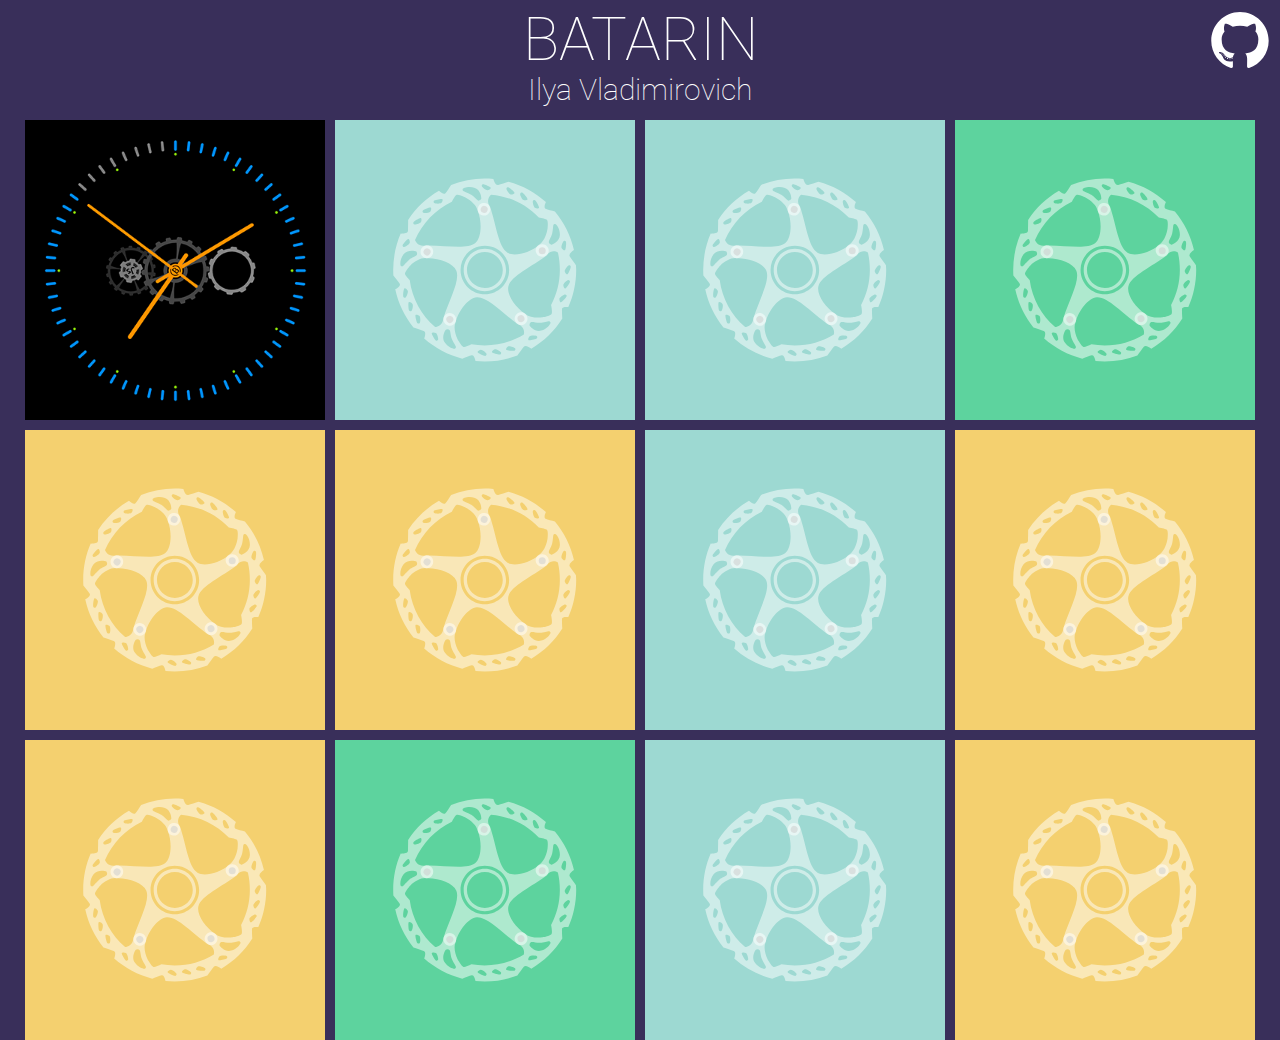
==== index.html @ d3af96b5 "create github start page" ====
<!DOCTYPE html>
<html lang="en">

<head>
    <meta charset="UTF-8">
    <meta name="viewport" content="width=device-width, initial-scale=1.0">
    <meta http-equiv="X-UA-Compatible" content="ie=edge">
    <title>Document</title>
    <link rel="stylesheet" href="css/style.css">
</head>

<body>
    <header>
        <h1>BATARIN</h1>
        <p>Ilya Vladimirovich</p>
        <div class="icon-bar">
        </div>
    </header>
    <section>
        <div class="items">
            <div class="item">
                <img src="img/clock.png" alt="">
            </div>
            <div class="item"></div>
            <div class="item"></div>
            <div class="item"></div>
            <div class="item"></div>
            <div class="item"></div>
            <div class="item"></div>
            <div class="item"></div>
            <div class="item"></div>
            <div class="item"></div>
            <div class="item"></div>
            <div class="item"></div>
        </div>
    </section>
    <script src="js/main.js"></script>
</body>

</html>
---- css/style.css ----
/* http://meyerweb.com/eric/tools/css/reset/
   v2.0 | 20110126
   License: none (public domain)
*/
html, body, div, span, applet, object, iframe,
h1, h2, h3, h4, h5, h6, p, blockquote, pre,
a, abbr, acronym, address, big, cite, code,
del, dfn, em, img, ins, kbd, q, s, samp,
small, strike, strong, sub, sup, tt, var,
b, u, i, center,
dl, dt, dd, ol, ul, li,
fieldset, form, label, legend,
table, caption, tbody, tfoot, thead, tr, th, td,
article, aside, canvas, details, embed,
figure, figcaption, footer, header, hgroup,
main, menu, nav, output, ruby, section, summary,
time, mark, audio, video {
  margin: 0;
  padding: 0;
  border: 0;
  font-size: 100%;
  font: inherit;
  vertical-align: baseline; }

/* HTML5 display-role reset for older browsers */
article, aside, details, figcaption, figure,
footer, header, hgroup, main, menu, nav, section {
  display: block; }

body {
  line-height: 1; }

ol, ul {
  list-style: none; }

blockquote, q {
  quotes: none; }
  blockquote:before, blockquote:after, q:before, q:after {
    content: '';
    content: none; }

table {
  border-collapse: collapse;
  border-spacing: 0; }

@font-face {
  font-family: 'Roboto-Thin';
  src: url("../fonts/Roboto-Thin.ttf"); }

/* Coolors Exported Palette - coolors.co/f4d06f-ff8811-9dd9d2-fff8f0-392f5a */
/* HSL */
/* RGB */
body {
  background-color: #392f5a;
  color: white; }

header {
  text-align: center;
  background-color: #392f5a;
  position: relative;
  max-width: 1400px;
  margin: 0 auto;
  padding: 10px;
  font: 60px/60px "Roboto-Thin", sans-serif; }
  header p {
    font-size: 30px;
    line-height: 40px; }
  header .icon-bar {
    background: url("../img/git.svg") no-repeat center top;
    position: absolute;
    right: 10px;
    top: 10px;
    width: 60px;
    height: 60px;
    cursor: pointer;
    -webkit-user-select: none;
       -moz-user-select: none;
        -ms-user-select: none;
            user-select: none; }
  @media screen and (max-width: 800px) {
    header {
      text-align: left; } }

section {
  max-width: 1400px;
  margin: 0 auto; }

.items {
  display: grid;
  -webkit-box-pack: center;
  -webkit-justify-content: center;
      -ms-flex-pack: center;
          justify-content: center;
  -webkit-align-content: center;
      -ms-flex-line-pack: center;
          align-content: center;
  grid-template-columns: repeat(auto-fill, 300px);
  grid-auto-rows: 300px;
  grid-gap: 10px; }
  .items .item {
    background: url("../img/ROTOR.svg"), -webkit-gradient(linear, left top, left bottom, from(gray), to(gray));
    background: url("../img/ROTOR.svg"), -webkit-linear-gradient(gray, gray);
    background: url("../img/ROTOR.svg"), -o-linear-gradient(gray, gray);
    background: url("../img/ROTOR.svg"), linear-gradient(gray, gray);
    -webkit-background-size: 100% auto;
            background-size: 100% auto; }
    .items .item img {
      max-width: 100%; }
  @media screen and (max-width: 940px) {
    .items {
      grid-template-columns: repeat(auto-fill, 250px);
      grid-auto-rows: 250px;
      grid-gap: 10px; } }
  @media screen and (max-width: 800px) {
    .items {
      width: 100vw;
      background-color: black;
      grid-gap: 0.5vw;
      grid-template-columns: repeat(3, 33vw);
      grid-auto-rows: 33vw; } }
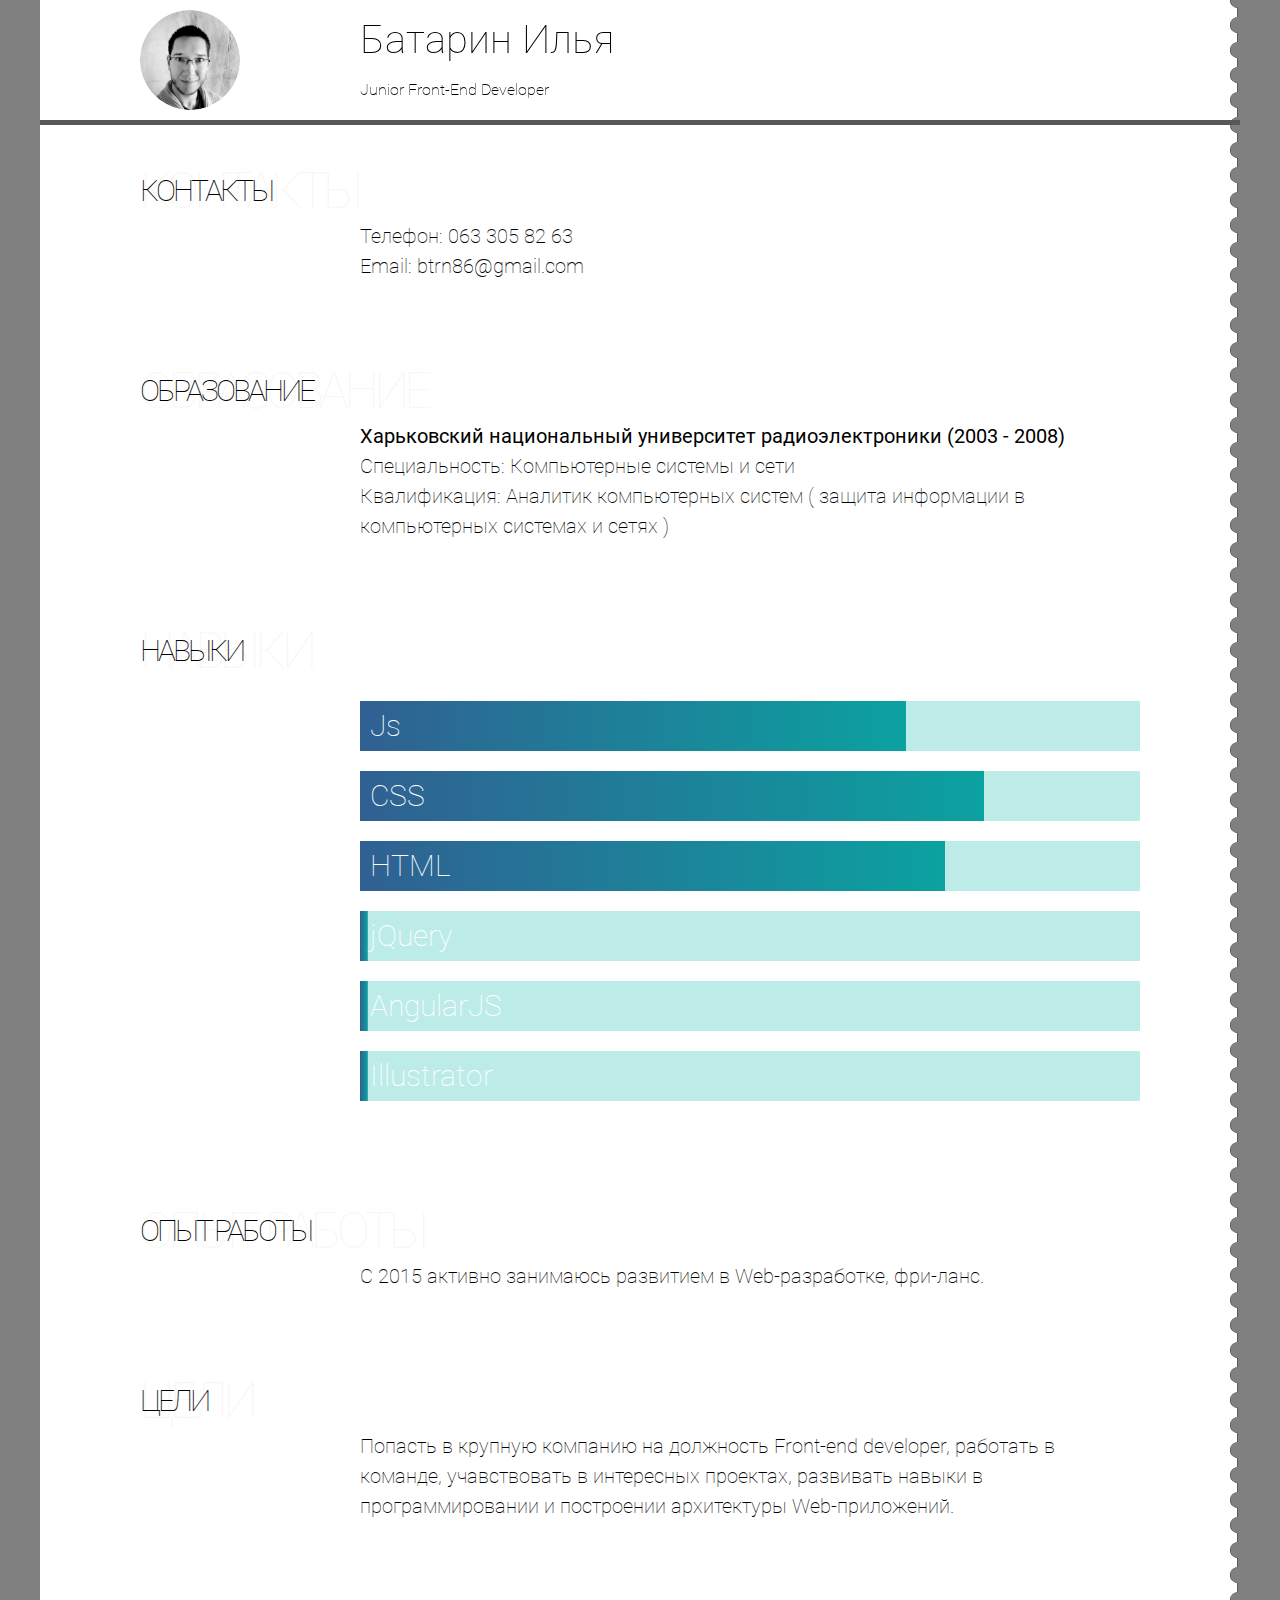
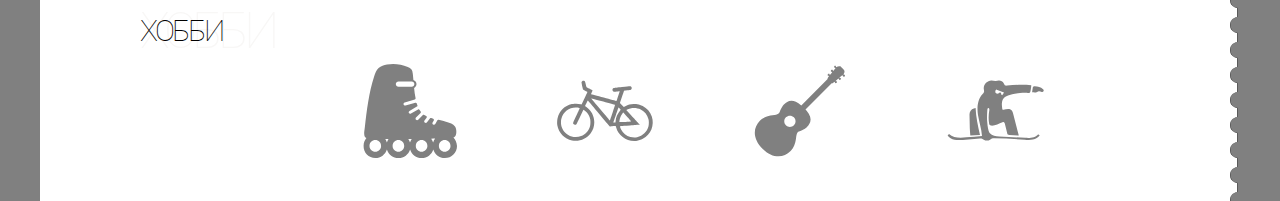
==== commit f247737d: "add resume" ====
--- a/index.html
+++ b/index.html
@@ -5,35 +5,158 @@
     <meta charset="UTF-8">
     <meta name="viewport" content="width=device-width, initial-scale=1.0">
     <meta http-equiv="X-UA-Compatible" content="ie=edge">
-    <title>Document</title>
+    <link rel="icon" type="image/png" href="favicon.png" />
+    <title>Батарин Илья</title>
     <link rel="stylesheet" href="css/style.css">
+    <link rel="stylesheet" media="print" href="css/print.css">
 </head>
 
 <body>
-    <header>
-        <h1>BATARIN</h1>
-        <p>Ilya Vladimirovich</p>
-        <div class="icon-bar">
+    <div class="wrapper">
+        <header>
+            <div class="header-wrap"> 
+                    <img src="img/foto.jpg" alt="" width="100px">
+                    <h1>Батарин Илья</h1>
+                    <p>Junior Front-End Developer</p>
+                    <div class="svgwrap">
+                        <svg version="1.1" id="mainLayer" xmlns="http://www.w3.org/2000/svg" xmlns:xlink="http://www.w3.org/1999/xlink" x="0px" y="0px"
+                        viewBox="0 0 800 400" style="enable-background:new 0 0 800 400;" xml:space="preserve">
+                        <g id="html">
+                            <path class="st0" d="M239.8,185.1l-6-1.5c-1.8-11.1-5.2-21.7-10.3-31.3l4.1-4.7c1.6-2,1.3-5.4-0.7-8.1l-9.3-12.9
+                                c-2.1-2.8-5.2-4.2-7.7-3.3l-5.7,2.4c-7.8-7.8-16.8-14.3-26.6-19.4l0.5-6.2c0.2-2.4-2.1-5.2-5.4-6.2l-15-4.9c-3.3-1.1-6.7-0.5-8,1.8
+                                l-3.3,5.2c-5.4-0.8-10.9-1.3-16.5-1.3s-11.1,0.5-16.5,1.3l-3.3-5.2c-1.3-2.1-4.7-2.9-8-1.8l-15,4.9c-3.3,1.1-5.5,3.7-5.4,6.2
+                                l0.5,6.2c-9.8,5.1-18.9,11.6-26.6,19.4l-5.7-2.4c-2.3-1-5.5,0.3-7.7,3.3l-9.3,12.9c-2.1,2.8-2.3,6.2-0.7,8.1l4.1,4.7
+                                c-4.9,9.6-8.5,20.2-10.3,31.3l-6,1.5c-2.4,0.7-4.2,3.6-4.2,7v15.8c0,3.4,1.8,6.5,4.2,7l6,1.5c1.8,11.1,5.2,21.7,10.3,31.3l-4.1,4.7
+                                c-1.6,2-1.3,5.4,0.7,8.1l9.3,12.9c2.1,2.8,5.2,4.2,7.7,3.3l5.7-2.4c7.8,7.8,16.8,14.3,26.6,19.4l-0.5,6.2c-0.2,2.4,2.1,5.2,5.4,6.2
+                                l15,4.9c3.3,1.1,6.7,0.3,8-1.8l3.3-5.2c5.4,0.8,10.9,1.3,16.5,1.3s11.1-0.5,16.5-1.3l3.3,5.2c1.3,2.1,4.7,2.9,8,1.8l15-4.9
+                                c3.3-1.1,5.5-3.7,5.4-6.2l-0.5-6.2c9.8-5.1,18.9-11.6,26.6-19.4l5.7,2.4c2.3,1,5.5-0.3,7.7-3.3l9.3-12.9c2.1-2.8,2.3-6.2,0.7-8.1
+                                l-4.1-4.7c4.9-9.6,8.5-20.2,10.3-31.3l6-1.5c2.4-0.7,4.2-3.6,4.2-7v-15.8C244.1,188.7,242.3,185.6,239.8,185.1z M50.3,189.7v20.7
+                                c-0.4-3.4-0.7-6.8-0.7-10.3S49.9,193.1,50.3,189.7z M130.2,280.6c-37.7,0-69.4-25.9-78.2-60.9h4.3v-21.2h23.1v21.2h6.1v-45.9h-6.1
+                                v19.7H56.3v-19.7H54c10.9-31.7,40.9-54.4,76.2-54.4c44.5,0,80.6,36.1,80.6,80.6c0,5-0.5,9.9-1.4,14.7h-13.2v-40.9h-6.1v45.9h18.2
+                                C199.6,254.7,167.9,280.6,130.2,280.6z"/>
+                            <polygon class="st0" points="91.6,178.7 106.3,178.7 106.3,219.7 112.3,219.7 112.3,178.7 127,178.7 127,173.8 91.6,173.8 	"/>
+                            <polygon class="st0" points="156.6,211.2 141.7,173.8 133.8,173.8 133.8,219.7 139.9,219.7 139.9,201.8 139.3,182.6 154.3,219.7 
+                                158.9,219.7 174,182.5 173.4,201.8 173.4,219.7 179.5,219.7 179.5,173.8 171.6,173.8 	"/>
+                        </g>
+                        <path id="js" class="st0" d="M557,215.8l-8.5-3.1c0.3-4.2,0.5-8.4,0.5-12.6c0-4.3-0.2-8.5-0.5-12.6l8.5-3.1c2.5-0.9,4-3.6,3.5-6.3
+                            l-2.2-12.3c-0.5-2.7-2.8-4.7-5.4-4.7l-9,0c-2.2-8.2-5.1-16.2-8.7-23.8l6.9-5.8c2-1.7,2.5-4.7,1.2-7.1l-6.2-10.8
+                            c-1.4-2.4-4.2-3.4-6.7-2.5l-8.5,3.1c-4.9-6.9-10.3-13.4-16.3-19.4l4.5-7.9c1.3-2.3,0.8-5.3-1.3-7l-9.5-8c-2.1-1.8-5.1-1.8-7.2-0.1
+                            l-6.9,5.8c-6.9-4.8-14.2-9.1-21.9-12.7l1.5-8.9c0.5-2.6-1.1-5.2-3.7-6.2l-11.7-4.3c-2.6-0.9-5.4,0.1-6.8,2.4l-4.5,7.8
+                            c-8.1-2.1-16.4-3.6-24.9-4.4l-1.6-8.7c-0.5-2.6-2.8-4.3-5.5-4.3h-12.5c-2.7,0-5.1,1.7-5.5,4.3l-1.6,8.8c-8.5,0.8-16.9,2.2-24.9,4.3
+                            l-4.5-7.8c-1.3-2.3-4.2-3.3-6.8-2.4l-11.7,4.3c-2.6,0.9-4.1,3.5-3.7,6.2l1.5,8.9c-7.7,3.6-15,7.9-21.9,12.7l-6.9-5.8
+                            c-2-1.7-5.1-1.7-7.2,0.1l-9.5,8c-2.1,1.8-2.7,4.7-1.3,7l4.5,7.9c-5.9,6-11.4,12.5-16.3,19.4l-8.5-3.1c-2.5-0.9-5.3,0.2-6.7,2.5
+                            l-6.2,10.8c-1.4,2.4-0.9,5.4,1.2,7.1l6.9,5.8c-3.5,7.6-6.4,15.5-8.7,23.8l-9,0c-2.7,0-5,2-5.4,4.7l-2.2,12.3c-0.5,2.7,1,5.3,3.5,6.3
+                            l8.5,3.1c-0.3,4.2-0.5,8.4-0.5,12.6c0,4.3,0.2,8.5,0.5,12.6l-8.5,3.1c-2.5,0.9-4,3.6-3.5,6.3l2.2,12.3c0.5,2.7,2.8,4.7,5.4,4.7l9,0
+                            c2.2,8.2,5.1,16.2,8.7,23.8l-6.9,5.8c-2,1.7-2.5,4.7-1.2,7.1l6.2,10.8c1.4,2.4,4.2,3.4,6.7,2.5l8.5-3.1c4.9,6.9,10.3,13.4,16.3,19.4
+                            l-4.5,7.9c-1.3,2.3-0.8,5.3,1.3,7l9.5,8c2.1,1.8,5.1,1.8,7.2,0.1l6.9-5.8c6.9,4.8,14.2,9.1,21.9,12.7l-1.5,8.9
+                            c-0.5,2.6,1.1,5.2,3.7,6.2l11.7,4.3c2.6,0.9,5.4-0.1,6.8-2.4l4.5-7.8c8.1,2.1,16.4,3.6,24.9,4.4l1.6,8.7c0.5,2.6,2.8,4.3,5.5,4.3
+                            H406c2.7,0,5.1-1.7,5.5-4.3l1.6-8.8c8.5-0.8,16.9-2.2,24.9-4.3l4.5,7.8c1.3,2.3,4.2,3.3,6.8,2.4l11.7-4.3c2.6-0.9,4.1-3.5,3.7-6.2
+                            l-1.5-8.9c7.7-3.6,15-7.9,21.9-12.7l6.9,5.8c2,1.7,5.1,1.7,7.2-0.1l9.5-8c2.1-1.8,2.7-4.7,1.3-7l-4.5-7.9c5.9-6,11.4-12.5,16.3-19.4
+                            l8.5,3.1c2.5,0.9,5.3-0.2,6.7-2.5l6.2-10.8c1.4-2.4,0.9-5.4-1.2-7.1l-6.9-5.8c3.5-7.6,6.4-15.5,8.7-23.8l9,0c2.7,0,5-2,5.4-4.7
+                            l2.2-12.3C561,219.3,559.5,216.7,557,215.8z M399.8,317.1c-33.7,0-64-14.2-85.4-37c3.4,0.5,6.9,0.7,10.7,0.7
+                            c15.2,0,27.3-4.3,36.4-12.8c9.1-8.6,13.7-20.4,13.7-35.6V120.1h-21v112.6c-0.1,9.8-2.8,17.4-8.1,22.9c-5.3,5.4-12.3,8.2-21,8.2
+                            c-9.4,0-16.6-2.5-21.6-7.6c-5-5.1-7.5-12.2-7.5-21.2H288c-3.4-11-5.3-22.7-5.3-34.9c0-64.7,52.4-117.1,117.1-117.1
+                            c35.7,0,67.7,16,89.2,41.2c-8.5-4.1-18.1-6.2-28.9-6.2c-16,0-28.9,4.1-38.9,12.3c-10,8.2-15,18.5-15,31c0,11,4.1,20.3,12.3,27.8
+                            c8.2,7.5,21.2,13.8,39.1,19c14.3,4.1,24.2,8.3,29.6,12.6c5.4,4.2,8.2,10.3,8.2,18c0,7.8-2.9,13.9-8.8,18.4
+                            c-5.9,4.5-14.3,6.7-25.4,6.7c-11.8,0-21.3-2.8-28.4-8.3s-10.6-13.1-10.6-22.7h-21c0,9.2,2.6,17.5,7.7,24.7
+                            c5.1,7.3,12.4,13,21.8,17.2c9.4,4.2,19.6,6.3,30.5,6.3c10.5,0,19.6-1.5,27.5-4.5C467.1,301.3,435.3,317.1,399.8,317.1z M514.3,224.6
+                            c-0.8-2.6-2-5-3.3-7.3c-3.6-6-9.1-11.2-16.6-15.6c-7.4-4.5-17.7-8.6-30.9-12.3c-13.2-3.7-22.5-7.8-28-12.3
+                            c-5.5-4.5-8.2-9.9-8.2-16.4c0-8.1,2.9-14.4,8.7-18.9c5.8-4.5,13.8-6.8,24.1-6.8c11.1,0,19.7,2.8,25.8,8.3c6.1,5.5,9.1,13.1,9.1,22.7
+                            h16.9c3.3,10.8,5.1,22.2,5.1,34.1C516.9,208.5,516,216.7,514.3,224.6z"/>
+                        <g id="css">
+                            <path class="st0" d="M779.1,185.1l-6-1.5c-1.8-11.1-5.2-21.7-10.3-31.3l4.1-4.7c1.6-2,1.3-5.4-0.7-8.1l-9.3-12.9
+                                c-2.1-2.8-5.2-4.2-7.7-3.3l-5.7,2.4c-7.8-7.8-16.8-14.3-26.6-19.4l0.5-6.2c0.2-2.4-2.1-5.2-5.4-6.2l-15-4.9c-3.3-1.1-6.7-0.5-8,1.8
+                                l-3.3,5.2c-5.4-0.8-10.9-1.3-16.5-1.3s-11.1,0.5-16.5,1.3l-3.3-5.2c-1.3-2.1-4.7-2.9-8-1.8l-15,4.9c-3.3,1.1-5.5,3.7-5.4,6.2
+                                l0.5,6.2c-9.8,5.1-18.9,11.6-26.6,19.4l-5.7-2.4c-2.3-1-5.5,0.3-7.7,3.3l-9.3,12.9c-2.1,2.8-2.3,6.2-0.7,8.1l4.1,4.7
+                                c-4.9,9.6-8.5,20.2-10.3,31.3l-6,1.5c-2.4,0.7-4.2,3.6-4.2,7v15.8c0,3.4,1.8,6.5,4.2,7l6,1.5c1.8,11.1,5.2,21.7,10.3,31.3l-4.1,4.7
+                                c-1.6,2-1.3,5.4,0.7,8.1l9.3,12.9c2.1,2.8,5.2,4.2,7.7,3.3l5.7-2.4c7.8,7.8,16.8,14.3,26.6,19.4l-0.5,6.2c-0.2,2.4,2.1,5.2,5.4,6.2
+                                l15,4.9c3.3,1.1,6.7,0.3,8-1.8l3.3-5.2c5.4,0.8,10.9,1.3,16.5,1.3s11.1-0.5,16.5-1.3l3.3,5.2c1.3,2.1,4.7,2.9,8,1.8l15-4.9
+                                c3.3-1.1,5.5-3.7,5.4-6.2l-0.5-6.2c9.8-5.1,18.9-11.6,26.6-19.4l5.7,2.4c2.3,1,5.5-0.3,7.7-3.3l9.3-12.9c2.1-2.8,2.3-6.2,0.7-8.1
+                                l-4.1-4.7c4.9-9.6,8.5-20.2,10.3-31.3l6-1.5c2.4-0.7,4.2-3.6,4.2-7v-15.8C783.3,188.7,781.5,185.6,779.1,185.1z M744.7,199.5
+                                c-3.3-2-7.8-3.8-13.6-5.4c-5.8-1.6-9.9-3.4-12.3-5.4c-2.4-2-3.6-4.4-3.6-7.2c0-3.5,1.3-6.3,3.8-8.3c2.5-2,6.1-3,10.6-3
+                                c4.9,0,8.6,1.2,11.3,3.6c2.7,2.4,4,5.7,4,9.9h3.5c1.1,5.2,1.6,10.6,1.6,16.2c0,1.3,0,2.5-0.1,3.8
+                                C748.6,202.2,746.8,200.8,744.7,199.5z M669.5,280.6c-34.7,0-64.3-22-75.7-52.8c4.6,4.2,10.4,6.3,17.3,6.3c7.6,0,13.6-2,18.2-6
+                                c4.6-4,7.3-9.7,8.1-17h-9.2c-0.9,5.7-2.7,9.8-5.4,12.1c-2.7,2.3-6.6,3.5-11.7,3.5c-5.7,0-10.1-2.2-13.2-6.7
+                                c-3.2-4.5-4.7-10.5-4.7-18v-6.7c0-8,1.7-14.2,5-18.5c3.3-4.3,7.9-6.5,13.8-6.5c4.8,0,8.5,1.2,11.2,3.7c2.7,2.5,4.4,6.5,5.2,12.1
+                                h9.2c-0.7-7.3-3.3-13-7.8-17.1c-4.5-4.1-10.4-6.2-17.8-6.2c-5.6,0-10.5,1.3-14.7,3.9c-0.6,0.4-1.1,0.7-1.7,1.1
+                                c12.4-28.5,40.8-48.5,73.9-48.5c32.2,0,59.9,18.9,72.9,46.1c-3.7-1.8-8-2.7-12.7-2.7c-7,0-12.7,1.8-17.1,5.4
+                                c-4.4,3.6-6.6,8.1-6.6,13.6c0,4.8,1.8,8.9,5.4,12.2c3.6,3.3,9.3,6.1,17.2,8.3c6.3,1.8,10.6,3.7,13,5.5c2.4,1.9,3.6,4.5,3.6,7.9
+                                s-1.3,6.1-3.9,8.1c-2.6,2-6.3,3-11.1,3c-5.2,0-9.3-1.2-12.4-3.7c-3.1-2.4-4.7-5.8-4.7-10h-9.2c0,4,1.1,7.7,3.4,10.8
+                                c2.2,3.2,5.4,5.7,9.6,7.5c4.1,1.8,8.6,2.7,13.4,2.7c5.3,0,9.8-0.9,13.6-2.7C731.4,260.4,702.8,280.6,669.5,280.6z"/>
+                            <path class="st0" d="M686.6,199.5c-3.3-2-7.8-3.8-13.6-5.4c-5.8-1.6-9.9-3.4-12.3-5.4c-2.4-2-3.6-4.4-3.6-7.2
+                                c0-3.5,1.3-6.3,3.8-8.3c2.5-2,6.1-3,10.6-3c4.9,0,8.6,1.2,11.3,3.6c2.7,2.4,4,5.7,4,9.9h9.2c0-3.9-1-7.4-3.1-10.6
+                                c-2.1-3.2-5-5.8-8.7-7.6c-3.7-1.8-8-2.8-12.8-2.8c-7,0-12.7,1.8-17.1,5.4c-4.4,3.6-6.6,8.1-6.6,13.6c0,4.8,1.8,8.9,5.4,12.2
+                                c3.6,3.3,9.3,6.1,17.2,8.3c6.3,1.8,10.6,3.7,13,5.5c2.4,1.9,3.6,4.5,3.6,7.9s-1.3,6.1-3.9,8.1c-2.6,2-6.3,3-11.1,3
+                                c-5.2,0-9.3-1.2-12.4-3.7c-3.1-2.4-4.7-5.8-4.7-10h-9.2c0,4,1.1,7.7,3.4,10.8c2.2,3.2,5.4,5.7,9.6,7.5c4.1,1.8,8.6,2.7,13.4,2.7
+                                c7.4,0,13.2-1.7,17.6-5.1c4.4-3.4,6.6-7.9,6.6-13.5c0-3.5-0.8-6.6-2.4-9.2C692.3,203.7,689.9,201.5,686.6,199.5z"/>
+                        </g>
+                        </svg>
+                    </div>
+                    <div class="ground-layer"></div>
+            </div>
+        </header>
+        <div class="content">
+            <section>
+                <div class="title">
+                    <h2>Контакты</h2>
+                    <h3>Контакты</h3>
+                </div>
+                    <p>Телефон: 063 305 82 63</p>
+                    <p>Email: <a href="mailto:btrn86@gmail.com">btrn86@gmail.com</a></p>
+            </section>
+            <section>
+                <div class="title">
+                    <h2>Образование</h2>
+                    <h3>Образование</h3>
+                </div>
+                <p><span>Харьковский национальный университет радиоэлектроники (2003 - 2008)</span><br>Специальность: Компьютерные системы и сети<br>Квалификация: Аналитик компьютерных систем ( защита информации в компьютерных системах и сетях )</p>
+            </section>
+            <section class="skills">
+                <div class="title">
+                    <h2>Навыки</h2>
+                    <h3>Навыки</h3>
+                </div>
+                <ul>
+                    <li data-skills-value='70'>Js</li>
+                    <li data-skills-value='80'>CSS</li>
+                    <li data-skills-value='75'>HTML</li>
+                    <li data-skills-value='70'>jQuery</li>
+                    <li data-skills-value='50'>AngularJS</li>
+                    <li data-skills-value='80'>Illustrator</li>
+                </ul>
+            </section>
+            <section>
+                <div class="title">
+                    <h2>Опыт работы</h2>
+                    <h3>Опыт Работы</h3>
+                </div>
+                <p>C 2015 активно занимаюсь развитием в Web-разработке, фри-ланс.   </p>
+            </section>
+            <section>
+                    <div class="title">
+                        <h2>Цели</h2>
+                        <h3>Цели</h3>
+                    </div>
+                    <p>Попасть в крупную компанию на должность Front-end developer, работать в команде, учавствовать в интересных проектах, развивать навыки в программировании и построении архитектуры Web-приложений.</p>
+                </section>
+            <section class="hobbys">
+                <div class="title">
+                    <h2>Хобби</h2>
+                    <h3>Хобби</h3>
+                </div>
+                <div class="hobbys-icon">
+                    <ul>
+                        <li><img src="img/blades.svg" alt=""></li>
+                        <li><img src="img/cycle.svg" alt=""></li>
+                        <li><img src="img/guitar.svg" alt=""></li>
+                        <li><img src="img/board.svg" alt=""></li>
+                    </ul>
+                </div>
+            </section>
+            
         </div>
-    </header>
-    <section>
-        <div class="items">
-            <div class="item">
-                <img src="img/clock.png" alt="">
-            </div>
-            <div class="item"></div>
-            <div class="item"></div>
-            <div class="item"></div>
-            <div class="item"></div>
-            <div class="item"></div>
-            <div class="item"></div>
-            <div class="item"></div>
-            <div class="item"></div>
-            <div class="item"></div>
-            <div class="item"></div>
-            <div class="item"></div>
-        </div>
-    </section>
+    </div>
+    <script src="js/libs.min.js"></script>
     <script src="js/main.js"></script>
 </body>
 
--- a/css/style.css
+++ b/css/style.css
@@ -47,74 +47,279 @@
   font-family: 'Roboto-Thin';
   src: url("../fonts/Roboto-Thin.ttf"); }
 
+@font-face {
+  font-family: 'Roboto-Bold';
+  src: url("../fonts/Roboto-Bold.ttf"); }
+
+@font-face {
+  font-family: 'Roboto';
+  src: url("../fonts/Roboto-Regular.ttf"); }
+
 /* Coolors Exported Palette - coolors.co/f4d06f-ff8811-9dd9d2-fff8f0-392f5a */
 /* HSL */
 /* RGB */
+@-webkit-keyframes drawline {
+  to {
+    stroke-dashoffset: 0; } }
+@keyframes drawline {
+  to {
+    stroke-dashoffset: 0; } }
+
+@-webkit-keyframes rotate {
+  from {
+    -webkit-transform: rotate(0);
+            transform: rotate(0); }
+  to {
+    -webkit-transform: rotate(360deg);
+            transform: rotate(360deg); } }
+
+@keyframes rotate {
+  from {
+    -webkit-transform: rotate(0);
+            transform: rotate(0); }
+  to {
+    -webkit-transform: rotate(360deg);
+            transform: rotate(360deg); } }
+
+@-webkit-keyframes fadeOut {
+  to {
+    opacity: 0;
+    display: none; } }
+
+@keyframes fadeOut {
+  to {
+    opacity: 0;
+    display: none; } }
+
+@-webkit-keyframes svgMove {
+  to {
+    left: 900px;
+    top: 0;
+    width: 300px; } }
+
+@keyframes svgMove {
+  to {
+    left: 900px;
+    top: 0;
+    width: 300px; } }
+
+.svgwrap {
+  width: 300px;
+  position: absolute;
+  right: 1px;
+  top: -13px;
+  z-index: 5; }
+  .svgwrap svg {
+    vertical-align: top; }
+    @media screen and (max-width: 800px) {
+      .svgwrap svg path, .svgwrap svg polygon {
+        fill: #585858;
+        stroke: none; } }
+  .svgwrap #js {
+    -webkit-transform-origin: 50% 50%;
+        -ms-transform-origin: 50% 50%;
+            transform-origin: 50% 50%;
+    -moz-transform-origin: 400px 200px; }
+  .svgwrap #html {
+    -webkit-transform-origin: 50% 50%;
+        -ms-transform-origin: 50% 50%;
+            transform-origin: 50% 50%;
+    -moz-transform-origin: 130.209px 200px; }
+  .svgwrap #css {
+    -webkit-transform-origin: 50% 50%;
+        -ms-transform-origin: 50% 50%;
+            transform-origin: 50% 50%;
+    -moz-transform-origin: 670px 200px; }
+  .svgwrap #js, .svgwrap #css, .svgwrap #html {
+    stroke-dashoffset: -1578;
+    stroke-dasharray: 1578;
+    -webkit-animation: drawline 2s linear forwards;
+            animation: drawline 2s linear forwards; }
+
 body {
-  background-color: #392f5a;
-  color: white; }
+  background-color: gray; }
+
+a {
+  text-decoration: none;
+  color: black; }
 
 header {
-  text-align: center;
-  background-color: #392f5a;
-  position: relative;
-  max-width: 1400px;
+  font-family: 'Roboto-Thin';
+  position: fixed;
+  top: 0;
+  left: 0;
+  right: 0;
+  text-align: left;
+  -webkit-transition: all 1s linear;
+  -o-transition: all 1s linear;
+  transition: all 1s linear;
+  overflow: hidden;
+  z-index: 5; }
+  header .header-wrap {
+    max-width: 1200px;
+    margin: 0 auto;
+    border-bottom: 5px solid #585858;
+    position: relative;
+    padding: 0 100px;
+    -webkit-box-sizing: border-box;
+            box-sizing: border-box;
+    background-image: -webkit-linear-gradient(right, rgba(1, 1, 1, 0), rgba(1, 1, 1, 0) 10px, white 10px, white 100%);
+    background-image: -o-linear-gradient(right, rgba(1, 1, 1, 0), rgba(1, 1, 1, 0) 10px, white 10px, white 100%);
+    background-image: linear-gradient(to left, rgba(1, 1, 1, 0), rgba(1, 1, 1, 0) 10px, white 10px, white 100%);
+    z-index: 10; }
+    @media screen and (max-width: 800px) {
+      header .header-wrap {
+        padding: 0 10px;
+        background-image: -webkit-linear-gradient(top, rgba(1, 1, 1, 0.7), rgba(1, 1, 1, 0.5)), -webkit-linear-gradient(right, rgba(1, 1, 1, 0), rgba(1, 1, 1, 0) 10px, white 10px, white 100%);
+        background-image: -o-linear-gradient(top, rgba(1, 1, 1, 0.7), rgba(1, 1, 1, 0.5)), -o-linear-gradient(right, rgba(1, 1, 1, 0), rgba(1, 1, 1, 0) 10px, white 10px, white 100%);
+        background-image: linear-gradient(to bottom, rgba(1, 1, 1, 0.7), rgba(1, 1, 1, 0.5)), linear-gradient(to left, rgba(1, 1, 1, 0), rgba(1, 1, 1, 0) 10px, white 10px, white 100%);
+        color: white; } }
+    header .header-wrap img {
+      position: absolute;
+      margin: 10px 0;
+      -webkit-border-radius: 50% 50%;
+              border-radius: 50% 50%;
+      z-index: 10; }
+      @media screen and (max-width: 720px) {
+        header .header-wrap img {
+          margin-right: 10px; } }
+    header .header-wrap h1 {
+      font: 40px/80px 'Roboto-Thin';
+      -webkit-transition: all 1s linear;
+      -o-transition: all 1s linear;
+      transition: all 1s linear;
+      padding-left: 22%;
+      position: relative;
+      z-index: 10; }
+
+@media screen and (max-width: 580px) {
+  header .header-wrap h1 {
+    padding-left: 110px; } }
+
+@media screen and (max-width: 390px) {
+  header .header-wrap h1 {
+    font-size: 28px;
+    padding-left: 110px; } }
+
+@media screen and (max-width: 310px) {
+  header .header-wrap h1 {
+    padding-top: 10px;
+    font-size: 20px;
+    line-height: 30px; } }
+    header .header-wrap p {
+      line-height: 20px;
+      padding-bottom: 20px;
+      padding-left: 22%;
+      position: relative;
+      z-index: 10; }
+      @media screen and (max-width: 580px) {
+        header .header-wrap p {
+          padding-left: 110px; } }
+
+.st0 {
+  fill: none;
+  stroke: #000000;
+  stroke-miterlimit: 10; }
+
+.content {
+  max-width: 1200px;
+  -webkit-box-shadow: -3px 0 3px gray;
+          box-shadow: -3px 0 3px gray;
+  -webkit-box-sizing: border-box;
+          box-sizing: border-box;
+  padding: 0 100px;
+  background: url("../img/sidebg-shadow.svg") right top repeat-y, -webkit-gradient(linear, left top, left bottom, from(white), to(white));
+  background: url("../img/sidebg-shadow.svg") right top repeat-y, -webkit-linear-gradient(white, white);
+  background: url("../img/sidebg-shadow.svg") right top repeat-y, -o-linear-gradient(white, white);
+  background: url("../img/sidebg-shadow.svg") right top repeat-y, linear-gradient(white, white);
+  -webkit-background-size: 10px 25px;
+          background-size: 10px 25px;
   margin: 0 auto;
-  padding: 10px;
-  font: 60px/60px "Roboto-Thin", sans-serif; }
-  header p {
-    font-size: 30px;
-    line-height: 40px; }
-  header .icon-bar {
-    background: url("../img/git.svg") no-repeat center top;
-    position: absolute;
-    right: 10px;
-    top: 10px;
-    width: 60px;
-    height: 60px;
-    cursor: pointer;
-    -webkit-user-select: none;
-       -moz-user-select: none;
-        -ms-user-select: none;
-            user-select: none; }
+  -webkit-transition: all 1s linear;
+  -o-transition: all 1s linear;
+  transition: all 1s linear;
+  padding-top: 121px;
+  z-index: 1; }
   @media screen and (max-width: 800px) {
-    header {
-      text-align: left; } }
-
-section {
-  max-width: 1400px;
-  margin: 0 auto; }
-
-.items {
-  display: grid;
-  -webkit-box-pack: center;
-  -webkit-justify-content: center;
-      -ms-flex-pack: center;
-          justify-content: center;
-  -webkit-align-content: center;
-      -ms-flex-line-pack: center;
-          align-content: center;
-  grid-template-columns: repeat(auto-fill, 300px);
-  grid-auto-rows: 300px;
-  grid-gap: 10px; }
-  .items .item {
-    background: url("../img/ROTOR.svg"), -webkit-gradient(linear, left top, left bottom, from(gray), to(gray));
-    background: url("../img/ROTOR.svg"), -webkit-linear-gradient(gray, gray);
-    background: url("../img/ROTOR.svg"), -o-linear-gradient(gray, gray);
-    background: url("../img/ROTOR.svg"), linear-gradient(gray, gray);
-    -webkit-background-size: 100% auto;
-            background-size: 100% auto; }
-    .items .item img {
-      max-width: 100%; }
-  @media screen and (max-width: 940px) {
-    .items {
-      grid-template-columns: repeat(auto-fill, 250px);
-      grid-auto-rows: 250px;
-      grid-gap: 10px; } }
-  @media screen and (max-width: 800px) {
-    .items {
-      width: 100vw;
-      background-color: black;
-      grid-gap: 0.5vw;
-      grid-template-columns: repeat(3, 33vw);
-      grid-auto-rows: 33vw; } }
+    .content {
+      padding: 121px 20px 0 10px; } }
+  .content section {
+    padding: 40px 0;
+    font-family: 'Roboto-Thin'; }
+    .content section p {
+      font-size: 20px;
+      padding-left: 22%;
+      line-height: 1.5; }
+      .content section p span {
+        font-family: 'Roboto'; }
+    .content section .title {
+      position: relative;
+      height: 60px; }
+      .content section .title h2 {
+        position: absolute;
+        top: 0;
+        left: 0;
+        font-size: 50px;
+        line-height: 60px;
+        text-transform: uppercase;
+        color: #F8F7F6;
+        letter-spacing: -0.1em;
+        -webkit-user-select: none;
+           -moz-user-select: none;
+            -ms-user-select: none;
+                user-select: none;
+        -webkit-transition: all 0.2s linear;
+        -o-transition: all 0.2s linear;
+        transition: all 0.2s linear; }
+        @media print {
+          .content section .title h2 {
+            display: none; } }
+      .content section .title h3 {
+        position: absolute;
+        top: 0;
+        left: 0;
+        padding-right: 10px;
+        font-size: 30px;
+        line-height: 60px;
+        text-transform: uppercase;
+        color: black;
+        letter-spacing: -0.1em; }
+  .content .skills ul {
+    width: 78%;
+    padding-left: 22%; }
+    @media screen and (max-width: 600px) {
+      .content .skills ul {
+        width: 100%;
+        padding-left: 0; } }
+    .content .skills ul li {
+      -webkit-transition: all 1s linear;
+      -o-transition: all 1s linear;
+      transition: all 1s linear;
+      margin: 20px 0;
+      padding: 10px;
+      background-image: -webkit-gradient(linear, left top, right top, from(#306092), to(#0ba2a0)), -webkit-gradient(linear, left top, right top, from(#bdece8), to(#bdece8));
+      background-image: -webkit-linear-gradient(left, #306092, #0ba2a0), -webkit-linear-gradient(left, #bdece8, #bdece8);
+      background-image: -o-linear-gradient(left, #306092, #0ba2a0), -o-linear-gradient(left, #bdece8, #bdece8);
+      background-image: linear-gradient(to right, #306092, #0ba2a0), linear-gradient(to right, #bdece8, #bdece8);
+      background-repeat: no-repeat;
+      -webkit-background-size: 10% 100%, 100% 100%;
+              background-size: 10% 100%, 100% 100%;
+      color: white;
+      font-size: 30px; }
+  .content .hobbys .hobbys-icon {
+    padding-left: 22%; }
+    .content .hobbys .hobbys-icon ul {
+      font-size: 0; }
+    .content .hobbys .hobbys-icon li {
+      width: 25%;
+      display: inline-block;
+      text-align: left; }
+  .content .hobbys img {
+    width: 100px; }
+
+@media screen and (max-width: 800px) {
+  .content .hobbys img {
+    width: 80%; } }
+    @media print {
+      .content .hobbys img {
+        width: 50%; } }
--- a/css/print.css
+++ b/css/print.css
@@ -0,0 +1,35 @@
+* {
+  color: black !important; }
+
+P {
+  font-size: 12pt !important;
+  padding-left: 100px !important; }
+
+h1 {
+  font: 60px Arial, sans-serif;
+  padding-left: 0 !important; }
+
+.content {
+  padding: 121px 20px 0; }
+
+.header-wrap {
+  padding: 0 20px !important; }
+  .header-wrap img {
+    display: none; }
+
+section {
+  padding: 10px 0 !important; }
+
+.title h2, h3 {
+  letter-spacing: normal !important; }
+
+.skills li {
+  margin: 0 !important;
+  display: inline-block !important; }
+
+.skills ul {
+  padding-left: 100px !important; }
+
+svg path, polygon {
+  fill: gray !important;
+  stroke: none !important; }
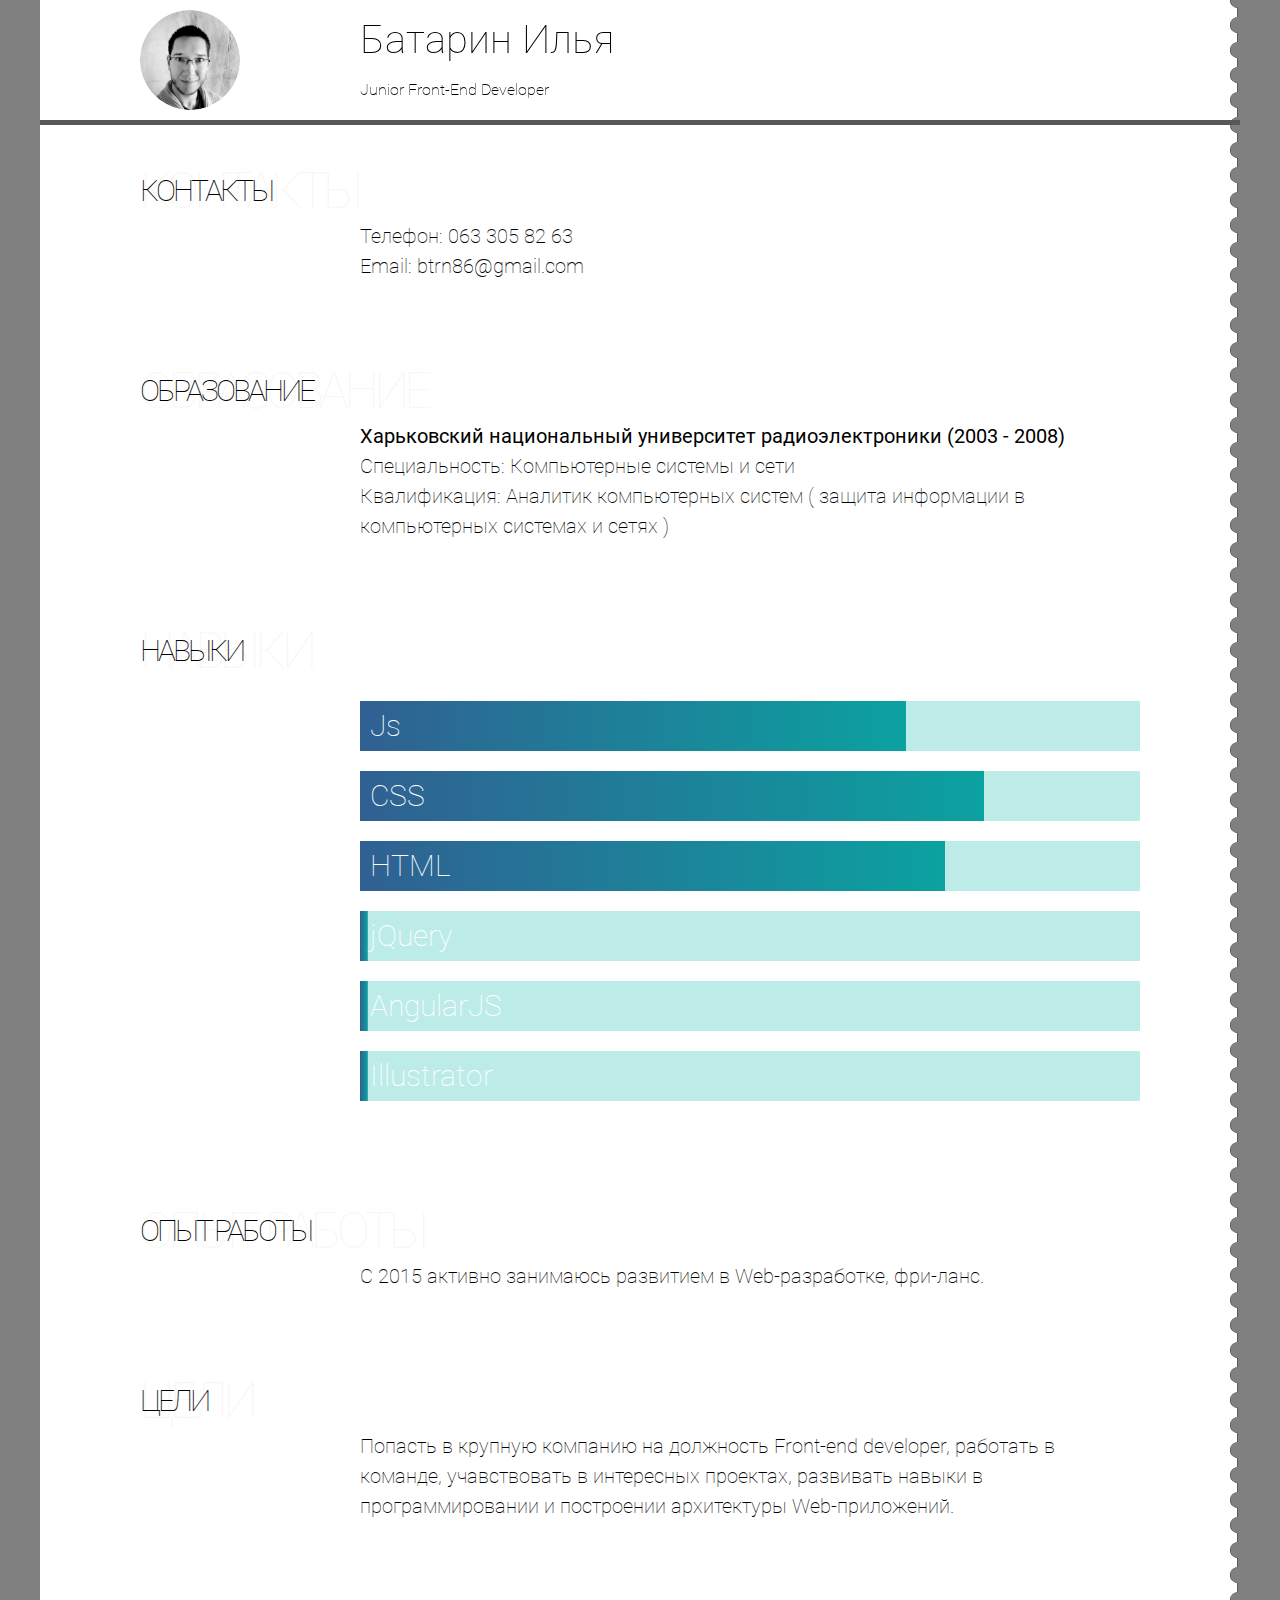
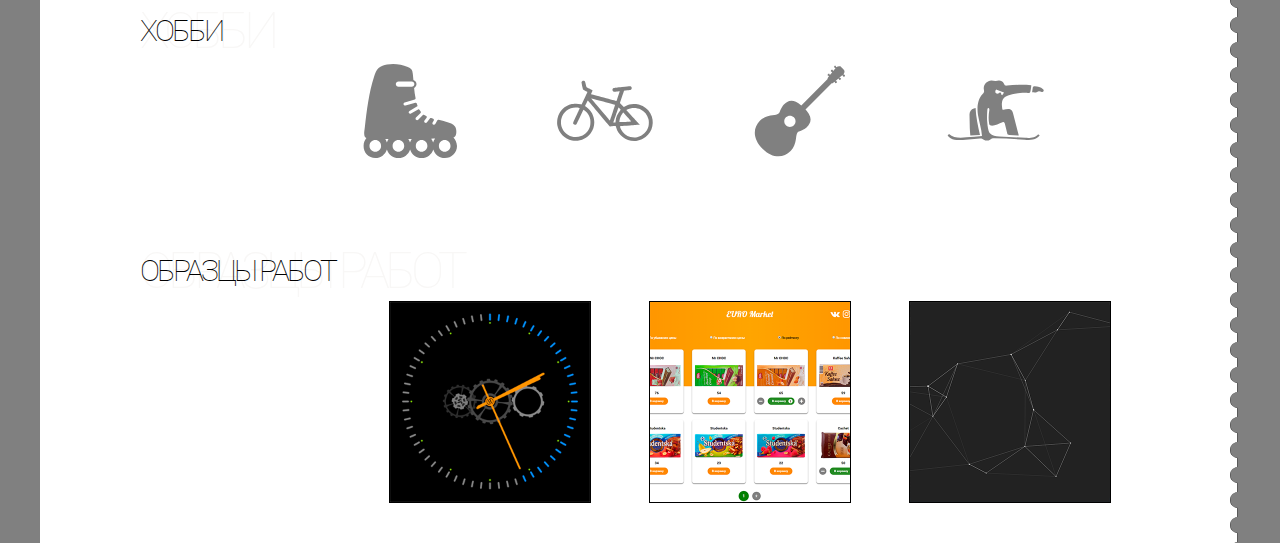
==== commit 78785819: "modified animation directory" ====
--- a/index.html
+++ b/index.html
@@ -15,7 +15,7 @@
     <div class="wrapper">
         <header>
             <div class="header-wrap"> 
-                    <img src="img/foto.jpg" alt="" width="100px">
+                    <img src="img/foto.jpg" alt="" width="100">
                     <h1>Батарин Илья</h1>
                     <p>Junior Front-End Developer</p>
                     <div class="svgwrap">
@@ -120,8 +120,8 @@
                     <li data-skills-value='70'>Js</li>
                     <li data-skills-value='80'>CSS</li>
                     <li data-skills-value='75'>HTML</li>
-                    <li data-skills-value='70'>jQuery</li>
-                    <li data-skills-value='50'>AngularJS</li>
+                    <li data-skills-value='50'>jQuery</li>
+                    <li data-skills-value='45'>AngularJS</li>
                     <li data-skills-value='80'>Illustrator</li>
                 </ul>
             </section>
@@ -153,6 +153,18 @@
                     </ul>
                 </div>
             </section>
+            <section class="works">
+                <div class="title">
+                    <h2>Образцы работ</h2>
+                    <h3>Образцы работ</h3>
+                </div>
+                <ul>
+                    <li><div class="rollover"><a href="https://batar-btr.github.io/newclock/"><img src="img/eye.svg" alt=""></a><a href="https://github.com/batar-btr/svg-clock"><img src="img/git.svg" alt=""></a></div></li>
+                    <li><div class="rollover"><a href="https://batar-btr.github.io/card/"><img src="img/eye.svg" alt=""></a><a href="https://github.com/batar-btr/angularMarket"><img src="img/git.svg" alt=""></a></div></li>
+                    <li><div class="rollover"><a href="https://batar-btr.github.io/animation/"><img src="img/eye.svg" alt=""></a><a href="https://github.com/batar-btr/animation"><img src="img/git.svg" alt=""></a></div></li>
+                </ul>
+                
+            </section>
             
         </div>
     </div>
--- a/css/style.css
+++ b/css/style.css
@@ -323,3 +323,82 @@
     @media print {
       .content .hobbys img {
         width: 50%; } }
+  .content .works ul {
+    display: -webkit-box;
+    display: -webkit-flex;
+    display: -ms-flexbox;
+    display: flex;
+    -webkit-box-orient: horizontal;
+    -webkit-box-direction: normal;
+    -webkit-flex-direction: row;
+        -ms-flex-direction: row;
+            flex-direction: row;
+    -webkit-justify-content: space-around;
+        -ms-flex-pack: distribute;
+            justify-content: space-around;
+    -webkit-flex-wrap: wrap;
+        -ms-flex-wrap: wrap;
+            flex-wrap: wrap;
+    -webkit-box-flex: 30px;
+    -webkit-flex-grow: 30px;
+        -ms-flex-positive: 30px;
+            flex-grow: 30px;
+    padding-left: 22%; }
+
+@media screen and (max-width: 1050px) {
+  .content .works ul {
+    padding-left: 0; } }
+  .content .works li {
+    height: 200px;
+    width: 200px;
+    border: 1px solid black;
+    display: inline-block;
+    overflow: hidden; }
+    @media screen and (max-width: 825px) {
+      .content .works li {
+        margin-bottom: 20px; } }
+    .content .works li:hover .rollover {
+      -webkit-transform: translateY(0);
+          -ms-transform: translateY(0);
+              transform: translateY(0); }
+    .content .works li:first-child {
+      background: url("../img/clock.jpg") top center no-repeat;
+      -webkit-background-size: 100% 100%;
+              background-size: 100% 100%; }
+    .content .works li:nth-child(2) {
+      background: url("../img/card_bg.png") top center no-repeat;
+      -webkit-background-size: 100% 100%;
+              background-size: 100% 100%; }
+    .content .works li:nth-child(3) {
+      background: url("../img/canvas.png") top center no-repeat;
+      -webkit-background-size: 100% 100%;
+              background-size: 100% 100%; }
+    .content .works li .rollover {
+      width: 100%;
+      height: 100%;
+      background-image: -webkit-gradient(linear, left top, left bottom, from(rgba(48, 97, 146, 0.8)), to(rgba(11, 162, 159, 0.8)));
+      background-image: -webkit-linear-gradient(top, rgba(48, 97, 146, 0.8), rgba(11, 162, 159, 0.8));
+      background-image: -o-linear-gradient(top, rgba(48, 97, 146, 0.8), rgba(11, 162, 159, 0.8));
+      background-image: linear-gradient(to bottom, rgba(48, 97, 146, 0.8), rgba(11, 162, 159, 0.8));
+      -webkit-transform: translateY(-100%);
+          -ms-transform: translateY(-100%);
+              transform: translateY(-100%);
+      -webkit-transition: -webkit-transform 0.2s ease-in-out;
+      transition: -webkit-transform 0.2s ease-in-out;
+      -o-transition: transform 0.2s ease-in-out;
+      transition: transform 0.2s ease-in-out;
+      transition: transform 0.2s ease-in-out, -webkit-transform 0.2s ease-in-out;
+      display: -webkit-box;
+      display: -webkit-flex;
+      display: -ms-flexbox;
+      display: flex;
+      -webkit-box-pack: space-evenly;
+      -webkit-justify-content: space-evenly;
+          -ms-flex-pack: space-evenly;
+              justify-content: space-evenly;
+      -webkit-box-align: center;
+      -webkit-align-items: center;
+          -ms-flex-align: center;
+              align-items: center; }
+      .content .works li .rollover img {
+        width: 50px; }
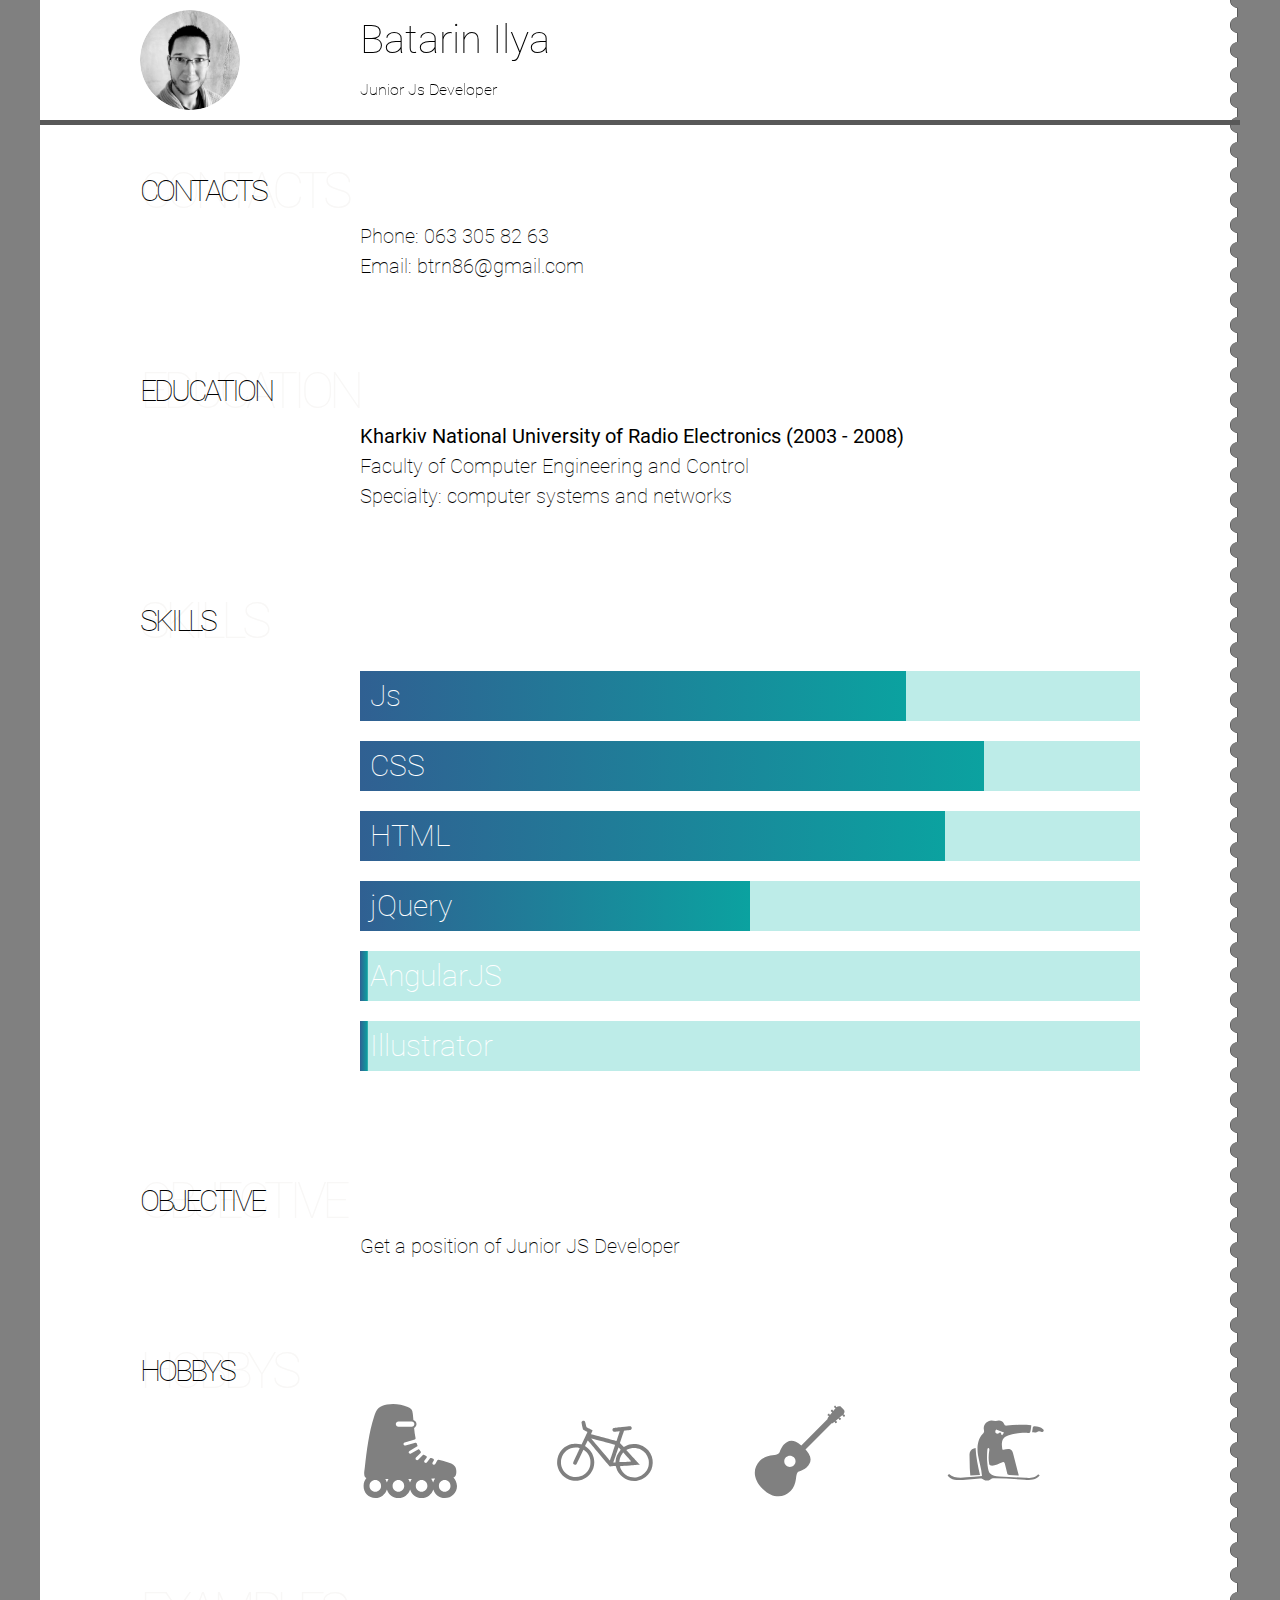
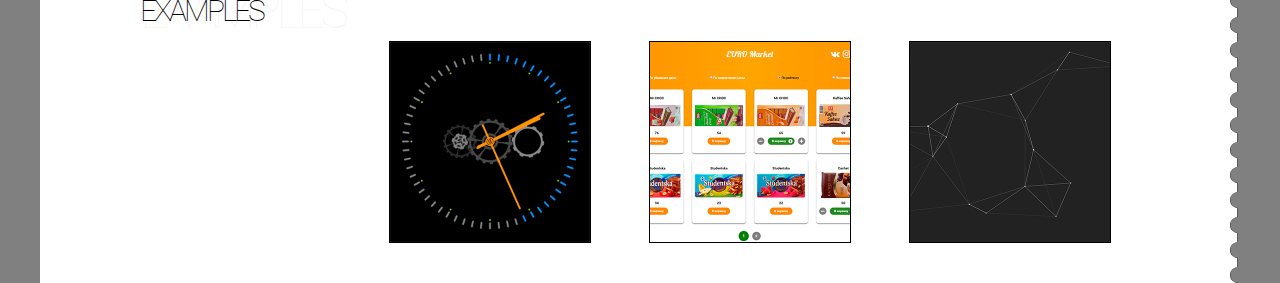
==== commit 86239646: "add translate" ====
--- a/index.html
+++ b/index.html
@@ -6,7 +6,7 @@
     <meta name="viewport" content="width=device-width, initial-scale=1.0">
     <meta http-equiv="X-UA-Compatible" content="ie=edge">
     <link rel="icon" type="image/png" href="favicon.png" />
-    <title>Батарин Илья</title>
+    <title>Batarin Ilya</title>
     <link rel="stylesheet" href="css/style.css">
     <link rel="stylesheet" media="print" href="css/print.css">
 </head>
@@ -16,8 +16,8 @@
         <header>
             <div class="header-wrap"> 
                     <img src="img/foto.jpg" alt="" width="100">
-                    <h1>Батарин Илья</h1>
-                    <p>Junior Front-End Developer</p>
+                    <h1>Batarin Ilya</h1>
+                    <p>Junior Js Developer</p>
                     <div class="svgwrap">
                         <svg version="1.1" id="mainLayer" xmlns="http://www.w3.org/2000/svg" xmlns:xlink="http://www.w3.org/1999/xlink" x="0px" y="0px"
                         viewBox="0 0 800 400" style="enable-background:new 0 0 800 400;" xml:space="preserve">
@@ -98,23 +98,23 @@
         <div class="content">
             <section>
                 <div class="title">
-                    <h2>Контакты</h2>
-                    <h3>Контакты</h3>
+                    <h2>Contacts</h2>
+                    <h3>Contacts</h3>
                 </div>
-                    <p>Телефон: 063 305 82 63</p>
+                    <p>Phone: 063 305 82 63</p>
                     <p>Email: <a href="mailto:btrn86@gmail.com">btrn86@gmail.com</a></p>
             </section>
             <section>
                 <div class="title">
-                    <h2>Образование</h2>
-                    <h3>Образование</h3>
+                    <h2>Education</h2>
+                    <h3>Education</h3>
                 </div>
-                <p><span>Харьковский национальный университет радиоэлектроники (2003 - 2008)</span><br>Специальность: Компьютерные системы и сети<br>Квалификация: Аналитик компьютерных систем ( защита информации в компьютерных системах и сетях )</p>
+                <p><span>Kharkiv National University of Radio Electronics (2003 - 2008)</span><br>Faculty of Computer Engineering and Control<br>Specialty: computer systems and networks</p>
             </section>
             <section class="skills">
                 <div class="title">
-                    <h2>Навыки</h2>
-                    <h3>Навыки</h3>
+                    <h2>Skills</h2>
+                    <h3>Skills</h3>
                 </div>
                 <ul>
                     <li data-skills-value='70'>Js</li>
@@ -126,23 +126,16 @@
                 </ul>
             </section>
             <section>
-                <div class="title">
-                    <h2>Опыт работы</h2>
-                    <h3>Опыт Работы</h3>
-                </div>
-                <p>C 2015 активно занимаюсь развитием в Web-разработке, фри-ланс.   </p>
-            </section>
-            <section>
                     <div class="title">
-                        <h2>Цели</h2>
-                        <h3>Цели</h3>
+                        <h2>Objective</h2>
+                        <h3>Objective</h3>
                     </div>
-                    <p>Попасть в крупную компанию на должность Front-end developer, работать в команде, учавствовать в интересных проектах, развивать навыки в программировании и построении архитектуры Web-приложений.</p>
+                    <p>Get a position of Junior JS Developer</p>
                 </section>
             <section class="hobbys">
                 <div class="title">
-                    <h2>Хобби</h2>
-                    <h3>Хобби</h3>
+                    <h2>Hobbys</h2>
+                    <h3>Hobbys</h3>
                 </div>
                 <div class="hobbys-icon">
                     <ul>
@@ -155,8 +148,8 @@
             </section>
             <section class="works">
                 <div class="title">
-                    <h2>Образцы работ</h2>
-                    <h3>Образцы работ</h3>
+                    <h2>Examples</h2>
+                    <h3>Examples</h3>
                 </div>
                 <ul>
                     <li><div class="rollover"><a href="https://batar-btr.github.io/newclock/"><img src="img/eye.svg" alt=""></a><a href="https://github.com/batar-btr/svg-clock"><img src="img/git.svg" alt=""></a></div></li>
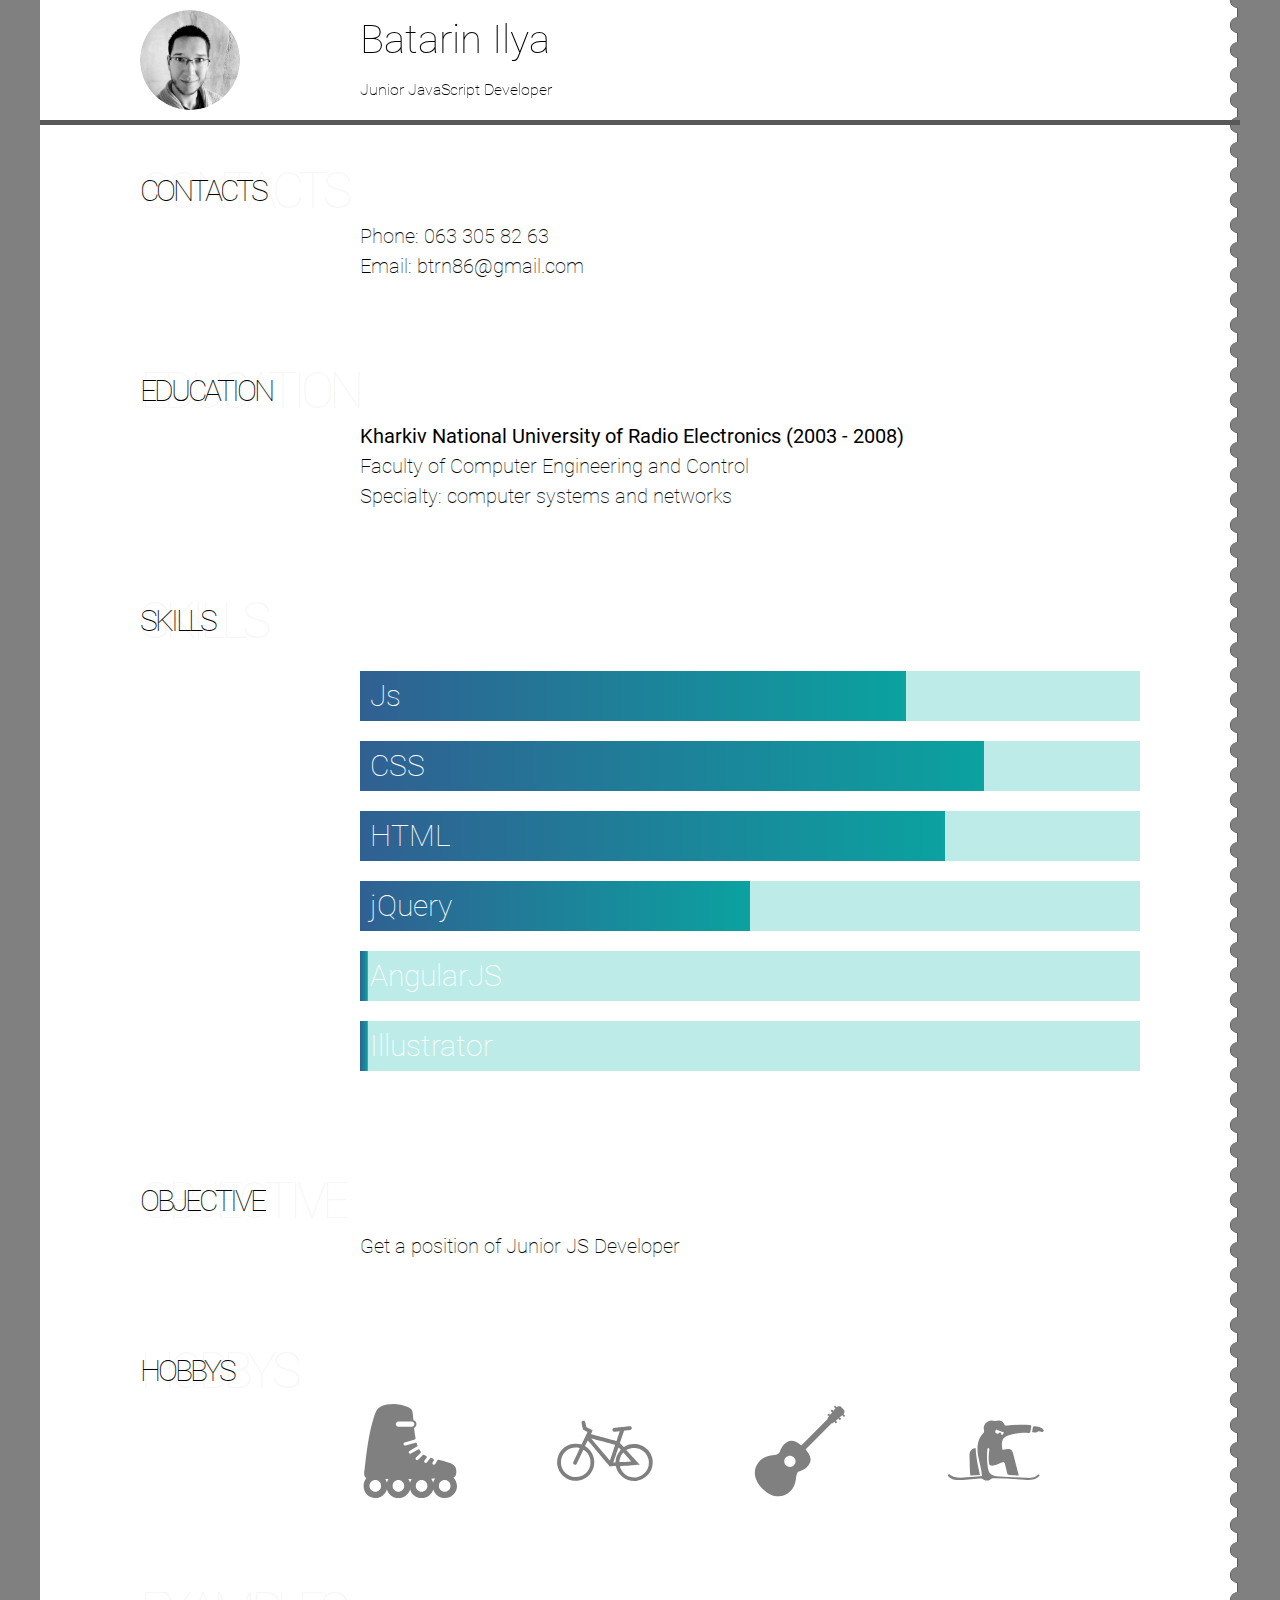
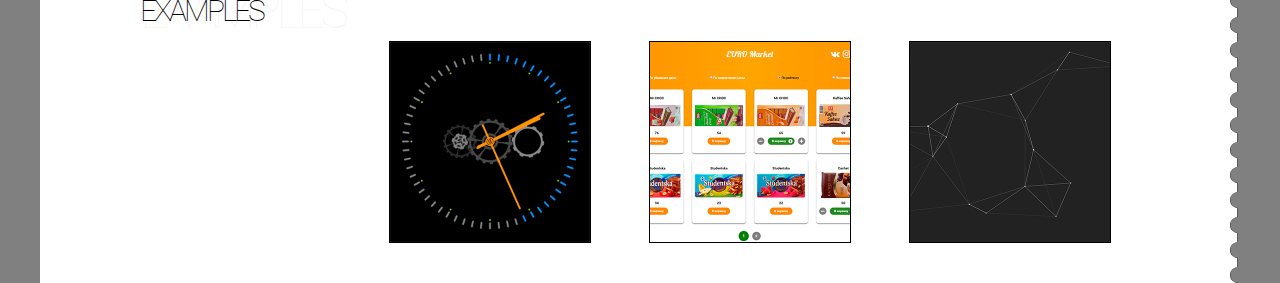
==== commit 4b15b123: "minor" ====
--- a/index.html
+++ b/index.html
@@ -17,7 +17,7 @@
             <div class="header-wrap"> 
                     <img src="img/foto.jpg" alt="" width="100">
                     <h1>Batarin Ilya</h1>
-                    <p>Junior Js Developer</p>
+                    <p>Junior JavaScript Developer</p>
                     <div class="svgwrap">
                         <svg version="1.1" id="mainLayer" xmlns="http://www.w3.org/2000/svg" xmlns:xlink="http://www.w3.org/1999/xlink" x="0px" y="0px"
                         viewBox="0 0 800 400" style="enable-background:new 0 0 800 400;" xml:space="preserve">
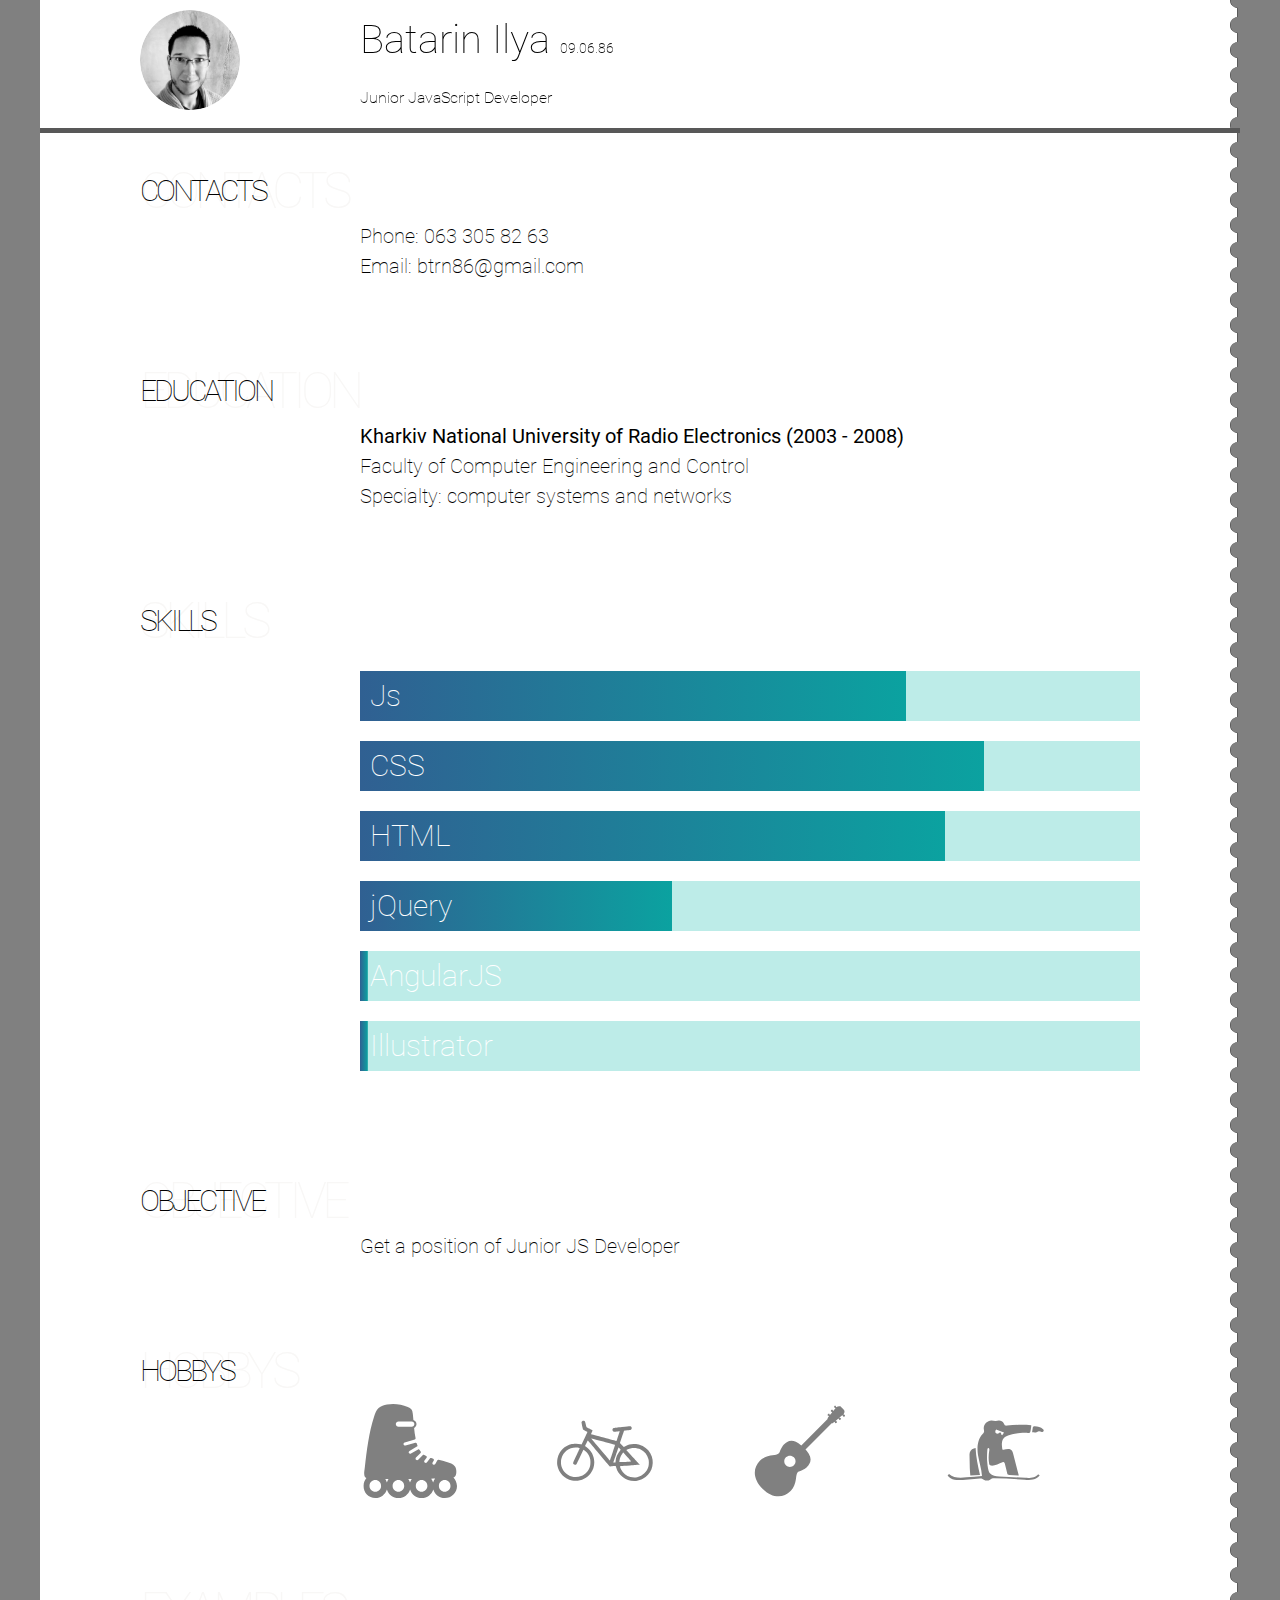
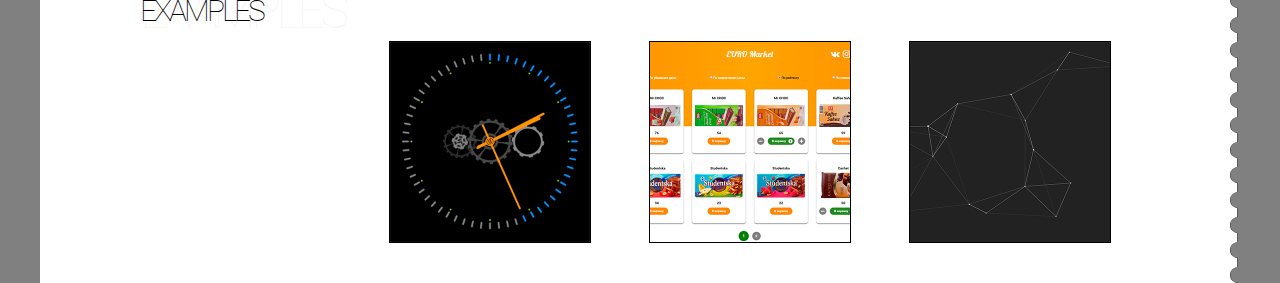
==== commit cdb299ff: "add birthdate" ====
--- a/index.html
+++ b/index.html
@@ -16,7 +16,7 @@
         <header>
             <div class="header-wrap"> 
                     <img src="img/foto.jpg" alt="" width="100">
-                    <h1>Batarin Ilya</h1>
+                    <h1>Batarin Ilya <span>09.06.86</span></h1>
                     <p>Junior JavaScript Developer</p>
                     <div class="svgwrap">
                         <svg version="1.1" id="mainLayer" xmlns="http://www.w3.org/2000/svg" xmlns:xlink="http://www.w3.org/1999/xlink" x="0px" y="0px"
@@ -120,8 +120,8 @@
                     <li data-skills-value='70'>Js</li>
                     <li data-skills-value='80'>CSS</li>
                     <li data-skills-value='75'>HTML</li>
-                    <li data-skills-value='50'>jQuery</li>
-                    <li data-skills-value='45'>AngularJS</li>
+                    <li data-skills-value='40'>jQuery</li>
+                    <li data-skills-value='35'>AngularJS</li>
                     <li data-skills-value='80'>Illustrator</li>
                 </ul>
             </section>
--- a/css/style.css
+++ b/css/style.css
@@ -191,6 +191,9 @@
       padding-left: 22%;
       position: relative;
       z-index: 10; }
+      header .header-wrap h1 span {
+        font-size: 14px;
+      }
 
 @media screen and (max-width: 580px) {
   header .header-wrap h1 {
--- a/css/print.css
+++ b/css/print.css
@@ -33,3 +33,6 @@
 svg path, polygon {
   fill: gray !important;
   stroke: none !important; }
+.works {
+  display: none;
+}
